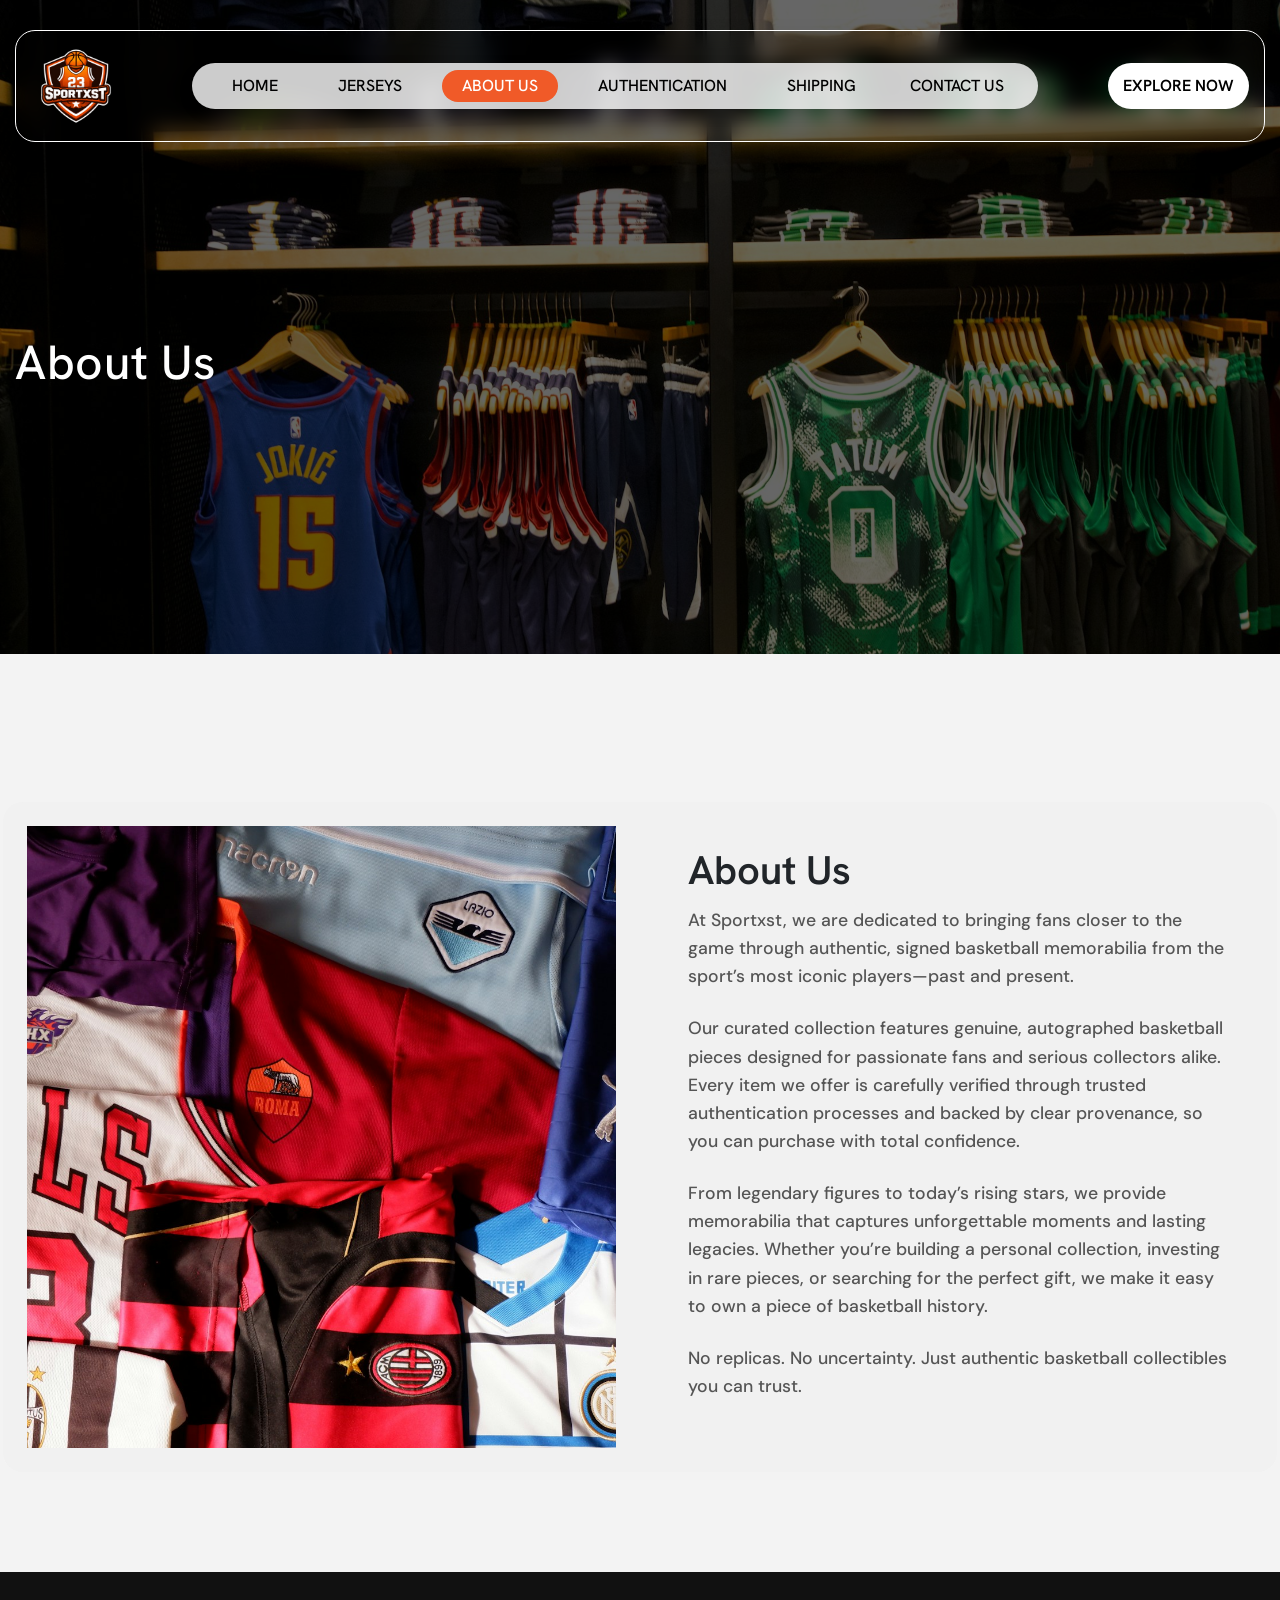
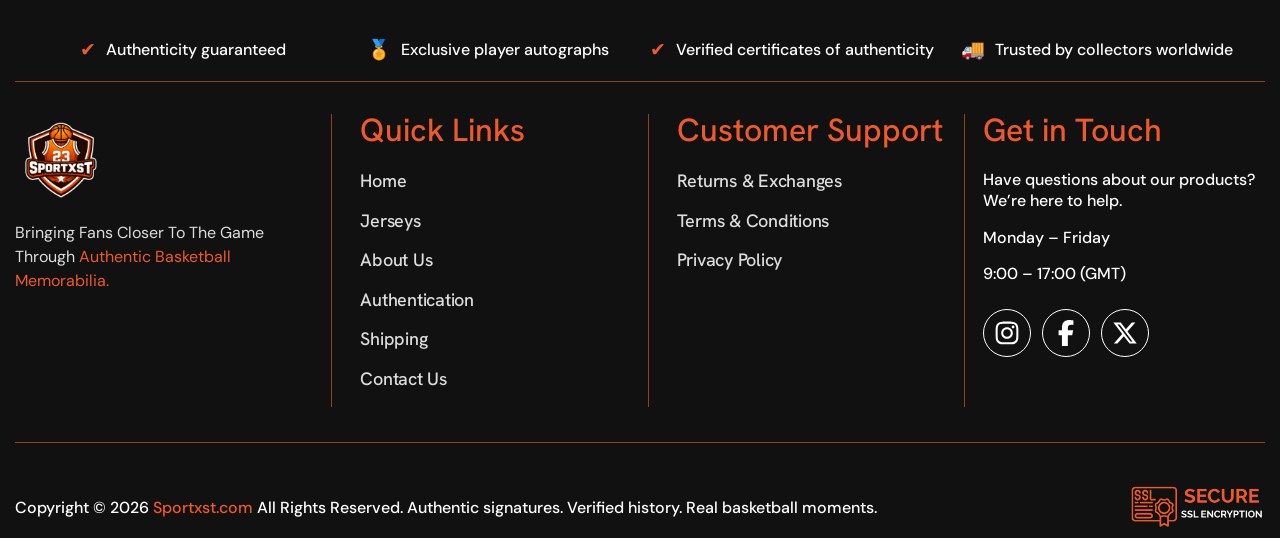
==== about-us.html @ b6743449 "validation fixes" ====
<!DOCTYPE html>
<html lang="en">

<head>
    <meta charset="UTF-8">
    <meta name="viewport" content="width=device-width, initial-scale=1.0">
    <meta name="robots" content="index, follow">
    <meta name="author" content="SportXST">
    <link rel="stylesheet" href="assets/css/bootstrap.css">
    <link rel="stylesheet" href="assets/css/aos.css">
    <link rel="stylesheet" href="assets/css/style.css">
    <link rel="stylesheet" href="assets/css/responsive.css">
    <link rel="shortcut icon" href="assets/images/favicon.ico" type="image/x-icon">
    <title>About US</title>
</head>

<body>

    <!-- Header Start -->
    <header class="header">
        <div class="container">
            <div class=" header-container d-flex align-items-center justify-content-between">
                <a class="d-flex align-items-center gap-2 header_logo" href="./">
                    <img src="assets/images/logo.png" alt="logo" class="img-fluid">
                </a>
                <div class="nav-pill d-none d-lg-flex align-items-center">
                    <a href="./">Home</a>
                    <a href="./jerseys">Jerseys</a>
                    <a href="./about-us" class="active">About Us</a>
                    <a href="./authentication">Authentication</a>
                    <a href="./shipping">Shipping</a>
                    <a class="btn-touch" href="./contact-us">Contact Us</a>
                </div>
                <div class="d-flex align-items-center gap-2">
                    <a class="btn-outline-custom d-none d-lg-block" href="./jerseys">Explore Now</a>
                    <span class="menu-toggle" onclick="openMenu()">☰</span>
                </div>
                <div id="sidebar" class="sidebar">
                    <div class="close-btn" onclick="closeMenu()">✕</div>
                    <a href="./">Home</a>
                    <a href="./jerseys">Jerseys</a>
                    <a href="./about-us" class="active">About Us</a>
                    <a href="./authentication">Authentication</a>
                    <a href="./shipping">Shipping</a>
                    <a class="./btn-touch w-100 mt-3" href="contact-us">Contact Us</a>
                    <a class="./btn-outline-custom w-100 mt-2" href="/jerseys">Explore Now</a>
                </div>
            </div>
        </div>
    </header>
    <!-- Header End -->

    <!-- Banner  Start -->
    <section class="sub_banner" style="background-image: url('assets/images/about_us_banner.jpg');">
        <div class="container">
            <div class="banner_wrap">
                <div class="banner_content">
                    <h1 class="mb-4">
                        About Us
                    </h1>
                </div>
            </div>
        </div>
    </section>
    <!-- Banner  End -->

    <!-- About After Banner Section Start -->
    <section class="about_after_banner py-10 hide">
        <div class="container">
            <div class="featured-products-content">
                <div class="collection-card row mt-5">
                    <div class="col-lg-6 text-center p-4 collection-card-img" data-aos="zoom-in"  data-aos-duration="1200">
                        <img src="assets/images/about_after_banner.jpg" alt="Jersey" class="jersey-img">
                    </div>
                    <div class="col-lg-6 p-4 p-lg-5" data-aos="fade-left"  data-aos-duration="1200">
                        <h3 class="mb-3">
                            About Us
                        </h3>
                        <p class="mb-4">
                            At Sportxst, we are dedicated to bringing fans closer to the game through authentic, signed
                            basketball memorabilia from the sport’s most iconic players—past and present.
                        </p>
                        <p class="mb-4">
                            Our curated collection features genuine, autographed basketball pieces designed for
                            passionate fans and serious collectors alike. Every item we offer is carefully verified
                            through trusted authentication processes and backed by clear provenance, so you can purchase
                            with total confidence.
                        </p>
                        <p class="mb-4">
                            From legendary figures to today’s rising stars, we provide memorabilia that captures
                            unforgettable moments and lasting legacies. Whether you’re building a personal collection,
                            investing in rare pieces, or searching for the perfect gift, we make it easy to own a piece
                            of basketball history.
                        </p>
                        <p class="mb-4">
                            No replicas. No uncertainty. Just authentic basketball collectibles you can trust.
                        </p>
                    </div>
                </div>
            </div>
        </div>
    </section>
    <!-- About After Banner Section End -->

    <!-- Footer Start -->
    <footer class="site-footer pt-5">
        <div class="container">
            <div class="footer-content">
                <div class="footer-features">
                    <div class="feature-item">
                        <span>✔</span>
                        <p>Authenticity guaranteed</p>
                    </div>
                    <div class="feature-item">
                        <span>🏅</span>
                        <p>Exclusive player autographs</p>
                    </div>
                    <div class="feature-item">
                        <span>✔</span>
                        <p>Verified certificates of authenticity</p>
                    </div>
                    <div class="feature-item">
                        <span>🚚</span>
                        <p>Trusted by collectors worldwide</p>
                    </div>
                </div>
                <div class="footer-top">
                    <div class="footer-logo">
                        <a href="./" class="bg_center_contain"></a>
                        <p class="text_theme mt-2 footer_logo_text">
                            Bringing fans closer to the game through <span class="red">authentic basketball memorabilia.</span>
                        </p>
                    </div>
                    <div class="footer-links">
                        <h4>
                            Quick Links
                        </h4>
                        <ul>
                            <li> <a href="./" class="active">Home</a></li>
                            <li><a href="./jerseys">Jerseys</a></li>
                            <li><a href="./about-us">About Us</a></li>
                            <li><a href="./authentication">Authentication</a></li>
                            <li><a href="./shipping">Shipping</a></li>
                            <li><a href="./contact-us">Contact Us</a></li>
                        </ul>
                    </div>
                    <div class="footer-links">
                        <h4>
                            Customer Support
                        </h4>
                        <ul>
                            <li><a href="./returns-policy">Returns & Exchanges</a></li>
                            <li><a href="./terms-conditions">Terms & Conditions </a></li>
                            <li><a href="./privacy-policy">Privacy Policy</a></li>
                        </ul>
                    </div>
                    <div class="footer-contact">
                        <h4>
                            Get in Touch
                        </h4>
                        <p class="mb-3">
                            Have questions about our products? We’re here to help.
                        </p>
                        <p class="mb-3">
                            Monday – Friday
                        </p>
                        <p class="mb-3">
                            9:00 – 17:00 (GMT)
                        </p>

                        <div class="social-icons mt-4">
                            <ul>
                                <li><a href="#"><svg xmlns="http://www.w3.org/2000/svg" viewBox="0 0 448 512">
                                            <path
                                                d="M224.1 141c-63.6 0-114.9 51.3-114.9 114.9s51.3 114.9 114.9 114.9S339 319.5 339 255.9 287.7 141 224.1 141zm0 189.6c-41.1 0-74.7-33.5-74.7-74.7s33.5-74.7 74.7-74.7 74.7 33.5 74.7 74.7-33.6 74.7-74.7 74.7zm146.4-194.3c0 14.9-12 26.8-26.8 26.8-14.9 0-26.8-12-26.8-26.8s12-26.8 26.8-26.8 26.8 12 26.8 26.8zm76.1 27.2c-1.7-35.9-9.9-67.7-36.2-93.9-26.2-26.2-58-34.4-93.9-36.2-37-2.1-147.9-2.1-184.9 0-35.8 1.7-67.6 9.9-93.9 36.1s-34.4 58-36.2 93.9c-2.1 37-2.1 147.9 0 184.9 1.7 35.9 9.9 67.7 36.2 93.9s58 34.4 93.9 36.2c37 2.1 147.9 2.1 184.9 0 35.9-1.7 67.7-9.9 93.9-36.2 26.2-26.2 34.4-58 36.2-93.9 2.1-37 2.1-147.8 0-184.8zM398.8 388c-7.8 19.6-22.9 34.7-42.6 42.6-29.5 11.7-99.5 9-132.1 9s-102.7 2.6-132.1-9c-19.6-7.8-34.7-22.9-42.6-42.6-11.7-29.5-9-99.5-9-132.1s-2.6-102.7 9-132.1c7.8-19.6 22.9-34.7 42.6-42.6 29.5-11.7 99.5-9 132.1-9s102.7-2.6 132.1 9c19.6 7.8 34.7 22.9 42.6 42.6 11.7 29.5 9 99.5 9 132.1s2.7 102.7-9 132.1z">
                                            </path>
                                        </svg></a></li>
                                <li><a href="#"><svg xmlns="http://www.w3.org/2000/svg" viewBox="0 0 320 512">
                                            <path
                                                d="M80 299.3V512H196V299.3h86.5l18-97.8H196V166.9c0-51.7 20.3-71.5 72.7-71.5c16.3 0 29.4 .4 37 1.2V7.9C291.4 4 256.4 0 236.2 0C129.3 0 80 50.5 80 159.4v42.1H14v97.8H80z">
                                            </path>
                                        </svg></a></li>
                                <li><a href="#"><svg xmlns="http://www.w3.org/2000/svg" viewBox="0 0 512 512">
                                            <path
                                                d="M389.2 48h70.6L305.6 224.2 487 464H345L233.7 318.6 106.5 464H35.8L200.7 275.5 26.8 48H172.4L272.9 180.9 389.2 48zM364.4 421.8h39.1L151.1 88h-42L364.4 421.8z">
                                            </path>
                                        </svg></a></li>
                            </ul>
                        </div>
                    </div>
                </div>
                <div class="footer-bottom">
                    <p>Copyright © 2026 <span class="red">Sportxst.com</span> All Rights Reserved. Authentic signatures.
                        Verified history. Real basketball moments.</p>
                    <div class="ssl_logo">
                        <div class="ssl_logo_inner bg-contain" style="background-image: url(assets/images/ssl.png);">
                        </div>
                    </div>
                </div>
            </div>
        </div>
    </footer>
    <!-- Footer End -->

    <div class="loader" id="loader">
        <div class="spinner"></div>
        <div class="loader_img" style="background-image: url(assets/images/logo.png);"></div>
    </div>

    <script src="assets/js/jquery.js"></script>
    <script src="assets/js/aos.js"></script>
    <script src="assets/js/bootstrap.js"></script>
    <script src="assets/js/index.js"></script>
</body>

</html>
---- assets/css/style.css ----
@import url('https://fonts.googleapis.com/css2?family=DM+Sans:ital,opsz,wght@0,9..40,100..1000;1,9..40,100..1000&display=swap');

@import url('https://fonts.googleapis.com/css2?family=Hanken+Grotesk:ital,wght@0,100..900;1,100..900&display=swap');

/* Global CSS Start */
html {
    font-size: 1rem;
}

* {
    padding: 0;
    margin: 0;
    box-sizing: border-box;
}

html {
    scroll-behavior: smooth;
}

body {
    font-family: "DM Sans", sans-serif;
    padding: 0;
    margin: 0;
    word-break: break-word;
    background-color: #f3f3f3;
}

h1,
h2,
h3,
h4,
h5,
h6 {
    font-family: "Hanken Grotesk", sans-serif;
    margin: 0;
    line-height: 1;
}

p {
    line-height: 1.3;
    padding: 0;
    margin: 0;
    font-family: "DM Sans", sans-serif;
    font-weight: 500;
}

ul {
    list-style-type: none;
    margin: 0;
    padding: 0;
}

ul li {
    line-height: 1.2;
    margin-bottom: 0.1875rem;
}

a {
    display: inline-block;
    text-decoration: none;
    font-family: "Hanken Grotesk", sans-serif;
}

button,
textarea,
input {
    font-family: "DM Sans", sans-serif;
}

input {
    font-family: "DM Sans", sans-serif;
}

img {
    max-width: 100%;
    object-fit: cover;
    width: 100%;
}

.container {
    width: 100%;
    max-width: 90rem;
    margin: 0 auto;
    padding: 0 0.9375rem;
}


.py-7 {
    padding: 4.375rem 0;
}

.pt-7 {
    padding-top: 4.375rem;
}

.pb-7 {
    padding-bottom: 4.375rem;
}

.py-10 {
    padding: 6.25rem 0;
}

.pb-10 {
    padding-bottom: 6.25rem;
}

.pt-10 {
    padding-top: 6.25rem;
}

.inline-flex {
    display: inline-flex;
}

.flex {
    display: flex;
}

.flex-column {
    flex-direction: column;
}

.space-between {
    justify-content: space-between;
}

.space-evenly {
    justify-content: space-evenly;
}

.justify-center {
    justify-content: center;
}

.align-center {
    align-items: center;
}

.wrap {
    flex-wrap: wrap;
}

.text-center {
    text-align: center;
}

.text-right {
    text-align: right;
}

.m-0-auto {
    margin: 0 auto
}

.bg-center {
    background-position: center;
}

.bg-cover {
    background-size: cover;
}

.bg-contain {
    background-size: contain;
}

.bg-no-repeat {
    background-repeat: no-repeat;
}

.w-100 {
    width: 100%;
}

.h-100 {
    height: 100%;
}

.align-end {
    align-items: flex-end;
}

.bg-0-0 {
    background-position: 0% 0%;
}

/* Global CSS End */

/* Website Scrollbar CSS  */
::-webkit-scrollbar {
    width: 0.625rem;
}

::-webkit-scrollbar-track {
    background: #fff;
}

::-webkit-scrollbar-thumb {
    background: #f05a28;
    border-radius: 0.625rem;
}

::-webkit-scrollbar-thumb:hover {
    background: #f05a28;
}

/* Website Scrollbar CSS  */

/* Section Heading CSS Start */
.section_heading {
    color: #111;
    font-size: 3rem;
    line-height: 1.2;
}

span.red {
    color: #f05a28;
}

.bg_dark {
    background-color: #111;
}

.text_white {
    color: #fff;
}

.text_theme {
    color: #f05a28;
}

.hide {
    overflow: hidden;
}

/* Section Heading CSS End */

/* Button CSS Start */

/* Button CSS Start */
.butn {
    position: relative;
    z-index: 2;
    vertical-align: middle;
    display: inline-flex;
    border: none;
    text-align: center;
    background-color: #fff;
    color: #111;
    font-size: 1.1rem;
    font-weight: 600;
    text-transform: uppercase;
    line-height: 1.2;
    padding: 0.9375rem 1.875rem;
    overflow: hidden;
    align-items: center;
    border-radius: 1.875rem;
    justify-content: center;
}

.butn.black {
    background-color: #000;
    color: #fff;
}

.butn::after,
.butn::before {
    content: "";
    display: block;
    width: 3.125rem;
    height: 3.125rem;
    transform: translate(-50%, -50%);
    position: absolute;
    border-radius: 50%;
    z-index: -1;
    background-color: #f25f2e;
    transition: 1s ease;
}

.butn.black::after,
.butn.black::before {
    background-color: #f05a28;

}

.butn::before {
    top: -2em;
    left: -2em;
}

.butn::after {
    left: calc(100% + 2em);
    top: calc(100% + 2em);
}

.butn:hover {
    color: #fff;
    box-shadow: none;
}

.butn.black:hover {
    color: #fff;
    box-shadow: none;
}

.butn:hover::after,
.butn:hover::before {
    height: 35.625rem;
    width: 35.625rem;
}

/* Button CSS End*/

/* Header CSS Start */
.header {
    position: fixed;
    top: 0;
    left: 0;
    width: 100%;
    z-index: 1000;
}

.header-container {
    border-radius: 1.25rem;
    padding: 0.625rem 0.9375rem;
    margin: 1.875rem auto;
    box-shadow: 0 0.625rem 1.5625rem rgba(0, 0, 0, 0.1);
    position: relative;
    z-index: 10;
    border: 0.0625rem solid #fff;
    background: transparent;
    backdrop-filter: blur(0.625rem);
}
.header-container.scrolled {
    background: rgba(0, 0, 0, 0.95);
    backdrop-filter: blur(0rem);
    border: 0.0625rem solid #f05a28;
    box-shadow: 0 0.625rem 1.875rem rgba(0,0,0,0.6);
}
.header_logo img {
    max-width: 5.625rem;
}

.logo-box {
    width: 2.1875rem;
    height: 2.1875rem;
    background: white;
    border-radius: 0.5rem;
    display: flex;
    align-items: center;
    justify-content: center;
    font-weight: bold;
}

.nav-pill {
    background: rgba(255, 255, 255, 0.8);
    backdrop-filter: blur(0.5rem);
    border-radius: 3.125rem;
    padding: 0.3125rem 0.625rem;
    box-shadow: 0 0.3125rem 0.9375rem rgba(0, 0, 0, 0.1);
}

.nav-pill a {
    margin: 0 0.625rem;
    text-decoration: none;
    color: #000;
    font-size: 1rem;
    font-family: "Hanken Grotesk", sans-serif;
    text-transform: uppercase;
    font-weight: 500;
    padding: 0.25rem 1.25rem;
    border-radius: 3.125rem;
    transition: all 0.3s ease;
}

.nav-pill a:hover {
    color: #f05a28;
}

.nav-pill a.active {
    background: #f05a28;
    color: #fff;
}

.nav-pill .btn-touch {
    background: transparent;
    color: #000;
    padding: 0.375rem 0.875rem;
    border-radius: 3.125rem;
    font-size: 1rem;
    font-weight: 500;
    text-transform: uppercase;
    transition: all 0.3s ease;
}

.btn-outline-custom {
    border: none;
    border-radius: 3.125rem;
    padding: 0.6875rem 0.9375rem;
    background: #fff;
    color: #000;
    font-weight: 600;
    text-transform: uppercase;
    transition: all 0.3s ease-in-out;
}

.btn-outline-custom:hover {
    background: #f05a28;
    color: #fff;
}

.btn-black {
    background: black;
    color: white;
    border-radius: 3.125rem;
    padding: 0.3125rem 0.9375rem;
    font-size: 0.875rem;
    border: none;
}

/* Hamburger */
.menu-toggle {
    display: none;
    font-size: 1.5rem;
    cursor: pointer;
    color: #fff;
}

/* Sidebar */
.sidebar {
    position: fixed;
    top: 0;
    right: -150%;
    width: 100%;
    height: 100vh;
    background: white;
    padding: 1.25rem;
    transition: 0.3s ease;
    z-index: 2000;
    overflow-y: auto;
}

.sidebar.active {
    right: 0;
}

.sidebar a {
    display: block;
    margin: 0.625rem 0;
    text-decoration: none;
    color: #000;
    font-weight: 500;
    text-transform: uppercase;
    padding: 0.625rem 0.875rem;
    border-radius: 3.125rem;
    transition: all 0.3s ease;
}

.sidebar a:hover {
    color: #f05a28;
    background: rgba(240, 90, 40, 0.08);
}

.sidebar a.active {
    background: #f05a28;
    color: #fff;
}

.close-btn {
    font-size: 1.375rem;
    cursor: pointer;
    text-align: right;
    margin-bottom: 1.25rem;
}

/* Header CSS End */

/* Banner CSS Start */
.hero {
    height: 100vh;
    background: url('https://images.unsplash.com/photo-1546519638-68e109498ffc') center/cover no-repeat;
    position: relative;
    color: white;
    display: flex;
    align-items: center;
    position: relative;
}

.banner_scroll_text {
    position: absolute;
    bottom: 3.125rem;
    left: 50%;
    transform: translateX(-50%);
    background: transparent;
    color: #fff;
    border: none;
    font-family: "Hanken Grotesk", sans-serif;
}

.banner_content p {
    max-width: 50rem;
    line-height: 1.6;
    font-size: 1rem;
}

.hero-content small {
    padding: 0.3125rem 1.25rem;
    background: #f25f2e;
    border-radius: 2.5rem;
}

.hero::before {
    content: "";
    position: absolute;
    top: 0;
    left: 0;
    width: 100%;
    height: 100%;
    background: rgba(0, 0, 0, 0.7);
}

.hero-content {
    position: relative;
    z-index: 2;
    max-width: 36.5rem;
}

.hero-content small {
    padding: 0.3125rem 1.25rem;
    background: #f05a28;
    border-radius: 2.5rem;
    color: #fff;
    font-weight: 500;
    text-transform: uppercase;
}

.hero h1 {
    font-size: 3.5rem;
    font-weight: 700;
    margin: 1.25rem 0;
    line-height: 1.2;
    text-transform: capitalize;
}

.hero h2 {
    text-transform: capitalize;
}

.hero p {
    font-size: 1rem;
    opacity: 0.8;
    margin-bottom: 1.5625rem;
}

.btn-primary-custom {
    background: #f05a28;
    border: none;
    padding: 0.75rem 1.75rem;
    border-radius: 3.125rem;
    font-weight: 600;
    color: white;
    transition: 0.3s;
}

.btn-primary-custom:hover {
    background: #d94e1f;
}

.scroll-text {
    background: transparent;
    border: none;
    font-size: 0.875rem;
    letter-spacing: 0.125rem;
    cursor: pointer;
    margin-top: 2.5rem;
    display: flex;
    align-items: center;
    gap: 0.5rem;
    color: black;
}

/* Arrow animation */
.scroll-text .arrow {
    display: inline-block;
    animation: bounce 1.2s infinite;
    font-size: 1.125rem;
}

/* Keyframes for jump effect */
@keyframes bounce {

    0%,
    100% {
        transform: translateY(0);
    }

    50% {
        transform: translateY(0.5rem);
    }
}


/* Banner CSS End */



/* Marquee Section CSS Start */
.marquee-section {
    display: flex;
    justify-content: center;
    background: #111;
}

.marquee-wrapper {
    max-width: 75rem;
    width: 100%;
    overflow: hidden;
    padding: 0.9375rem 0;

    position: relative;
}

/* Scrolling track */
.marquee {
    display: flex;
    width: max-content;
    animation: scrollMarquee 18s linear infinite;
}

/* Badge style */
.badge {
    background: #f05a28;
    border-radius: 3.125rem;
    padding: 0.625rem 1.125rem;
    margin-right: 0.9375rem;
    font-size: 0.875rem;
    font-weight: 500;
    white-space: nowrap;
    box-shadow: 0 0.3125rem 0.9375rem rgba(0, 0, 0, 0.08);
}


@keyframes scrollMarquee {
    0% {
        transform: translateX(0);
    }

    100% {
        transform: translateX(-50%);
    }
}

/* Marquee Section CSS Start */

/* Featured Section CSS Start */
.featured-products {
    background: #f5f5f5;
}


.collection-card {
    background: #f1f1f1;
    border-radius: 1.25rem;
    overflow: hidden;
}

.collection-card h3 {
    font-weight: 600;
    font-size: 2.5rem;
}
h3.badge_heading {
    font-size: 1.2rem;
}
.collection-card p {
    color: #555;
    font-size: 1.1rem;
    line-height: 1.6;
}


.jersey-img {
    max-height: 28.125rem;
    object-fit: contain;
}

/* Featured Section CSS End */

/* Home Authentication Section CSS Start */

.auth-image img {
    height: 100%;
    object-fit: cover;
}


.auth-content {
    max-width: 37.5rem;
    margin: 0 auto;
}


.section-tag {
    color: #f05a28;
    letter-spacing: 0.125rem;
    font-size: 0.9375rem;
    text-transform: uppercase;
    font-family: "Hanken Grotesk", sans-serif;
    font-weight: 600;
}

.auth-content p {
    color: #ccc;
    line-height: 1.6;
    font-size: 0.9375rem;
}


.auth-list {
    list-style: none;
    padding: 0;
}

.auth-list li {
    position: relative;
    padding-left: 1.875rem;
    margin-bottom: 0.75rem;
    color: #ddd;
    text-align: left;
}


.auth-list li::before {
    content: "✔";
    position: absolute;
    left: 0;
    top: 0;
    color: #f05a28;
    font-weight: bold;
}


.auth-content .btn {
    background: #fff;
    color: #000;
    font-weight: 600;
}

.auth-image {
    height: 100%;
}

/* Home Authentication Section CSS End */

/* Home Built Section CSS Start */

.fan-card {
    border-radius: 1.25rem;
    padding: 1.25rem;
    box-shadow: 0 0.9375rem 2.5rem rgba(0, 0, 0, 0.08);
}



.feature-box {
    background: #fff;
    border-radius: 0.9375rem;
    padding: 0.625rem 1.25rem;
    border: 0.0625rem solid #eee;
    box-shadow: 0 0.3125rem 0.9375rem rgba(0, 0, 0, 0.05);
}

.feature-box ul {
    list-style: none;
    padding: 0;
    margin: 0;
}

.feature-box li {
    margin-bottom: 0.625rem;
    font-size: 1.0625rem;
    color: #333;
    font-weight: 600;
}


.small-img img {
    max-width: 9.375rem;
    border-radius: 0.625rem;
    box-shadow: 0 0.625rem 1.25rem rgba(0, 0, 0, 0.1);
}

.main-img {
    height: 100%;
}

.built-by-section .main-img img {
    border-radius: 1.25rem;
    object-fit: cover;
    box-shadow: 0 1.25rem 3.125rem rgba(0, 0, 0, 0.15);
}

.built-by-section .main-img img {
    max-width: 34.375rem;
}
.fan-content h3 {
    font-size: 1.5rem;
}
/* Home Built Section CSS End */


/* Home Collection CSS Start */
.collector-section {
    min-height: 90vh;
    padding: 5rem 1.25rem;
    background: linear-gradient(rgba(0, 0, 0, 0.75),
            rgba(0, 0, 0, 0.75)),
        url('../images/home_collector_resources.jpg') center/cover no-repeat;
    color: #fff;
}

.badge-custom {
    background: #f05a28;
    color: #fff;
    padding: 0.5rem 1rem;
    font-size: 0.75rem;
    letter-spacing: 0.0625rem;
    border-radius: 3.125rem;
    text-transform: uppercase;
}

.section-description {
    max-width: 40.625rem;
    margin: 0 auto 1.5625rem;
    font-size: 0.9375rem;
    opacity: 0.75;
}

.insights-list {
    list-style: none;
    padding: 0;
    margin: 0 auto;
    max-width: 32.5rem;
    text-align: left;
}

.insights-list li {
    display: flex;
    align-items: center;
    gap: 0.625rem;
    margin-bottom: 0.75rem;
    font-size: 0.9375rem;
    line-height: 1.6;
    justify-content: center;
}

.insights-list li::before {
    content: "";
    width: 0.375rem;
    height: 0.375rem;
    margin-top: 0.5rem;
    background-color: #ff6b00;
    border-radius: 50%;
    flex-shrink: 0;
}

/* Button */
.btn-outline-light {
    border-radius: 1.875rem;
    padding: 0.625rem 1.375rem;
    transition: 0.3s ease;
}

.btn-outline-light:hover {
    background: #ff6b00;
    border-color: #ff6b00;
    color: #fff;
}

.collector-section_content {
    max-width: 56.25rem;
    margin: 0 auto;
    background: transparent;
    backdrop-filter: blur(0.625rem);
    padding: 2.5rem 1.25rem;
    border-radius: 1.875rem;
    box-shadow: #f05a28 0rem 0.4375rem 1.8125rem 0rem;
}

.shiping_section .auth-list li {
    color: #555555;
    font-weight: 600;
}

/* Home Collectiob CSS End */


/* Newsletter CSS Start */
.newsletter-section {
    padding: 6.25rem 0;
    text-align: center;
    background-image: url(../images/newsletter_bg.png);
    background-color: rgba(0, 0, 0, 0.7);
    background-blend-mode: multiply;
}

.newsletter-title {
    font-size: 3rem;
    font-weight: 700;
    margin-bottom: 1.25rem;
}

.newsletter-text {
    font-size: 1.1rem;
    max-width: 43.75rem;
    margin: 0 auto 1.875rem auto;
    line-height: 1.6;
}

.newsletter_content {
    max-width: 50rem;
    margin: 0 auto;
    background-color: transparent;
    backdrop-filter: blur(0.625rem);
    padding: 1.25rem;
    box-shadow: #f05a28 0rem 0.4375rem 1.8125rem 0rem;
    border-radius: 1.25rem;
}

/* Newsletter CSS End */

/* footer start  */
.footer-features {
    display: grid;
    grid-template-columns: repeat(4, 1fr);
    gap: 1rem;
    border-bottom: 0.0625rem solid rgb(240, 90, 40, 60%);
    padding: 1rem 1.5rem;
    margin-bottom: 2rem;
    align-items: center;
    text-align: center;
}

.footer-features .feature-item {
    display: flex;
    align-items: center;
    justify-content: center;
    gap: 0.6rem;
}

.footer-features span {
    color: #f05a28;
    font-size: 1.2rem;
}

.footer-features p {
    margin: 0;
    font-size: 1rem;
    color: #fff;
    font-weight: 500;
}

.site-footer {
    color: #fff;
    background: #111;
}

.footer-logo p {
    font-size: 1rem;
    color: #ffffffdb;
    font-weight: 400;
    margin: 0;
    text-transform: capitalize;
    line-height: 1.5;
}

.footer-logo a {
    background-image: url("../images/logo.png");
    background-size: contain;
    background-repeat: no-repeat;
    width: 15.625rem;
    height: 5.75rem;
}


.footer-top {
    display: grid;
    grid-template-columns: repeat(4, 1fr);
    grid-gap: 0.9375rem;
}

.footer-top h5 {
    font-size: 1.25rem;
    margin-bottom: 1.875rem;
}

.footer-links {
    padding-left: 1.75rem;
    border-left: 0.0625rem solid rgb(240 90 40/60%);
}

.footer-contact {
    padding-left: 1.125rem;
    border-left: 0.0625rem solid rgb(240 90 40/60%);
}

.footer-links li a,
.footer-contact li {
    color: #ffffffdb;
    font-size: 1.125rem;
    font-weight: 500;
    line-height: 1.2;
    letter-spacing: -0.015rem;
    margin-bottom: 0.9375rem;
    transition: all 0.2s linear;
}

.footer-links li a:hover,
.footer-contact li:hover {
    color: #f05a28;
}

.footer-contact li i {
    margin-right: 0.625rem;
}

.footer-bottom {
    display: flex;
    flex-wrap: wrap;
    justify-content: space-between;
    align-items: center;
    border-top: 0.0625rem solid rgb(240 90 40/60%);
    padding-top: 2.1875rem;
    margin-top: 2.1875rem;
}

.footer-bottom p {
    color: #fff;
}

.social-icons ul {
    display: flex;
    flex-wrap: wrap;
    justify-content: space-between;
    max-width: 10.375rem;
}

.social-icons li a {
    width: 3rem;
    height: 3rem;
    border-radius: 50%;
    border: 0.0625rem solid #fff;
    display: inline-flex;
    justify-content: center;
    align-items: center;
    font-size: 1.375rem;
    transition: all 0.2s linear;
    padding: 0.625rem;
}

.social-icons li a:hover {
    transform: translateY(-0.25rem);
    border: 0.0625rem solid #f05a28;
}

.social-icons li a:hover svg {
   fill: #f05a28;
}

.footer-top h4 {
    font-size: 2rem;
    font-weight: 500;
    margin-bottom: 1.5rem;
    color: #f05a28;
}

.ssl_logo {
    height: 3.75rem;
    width: 8.75rem;
}

.ssl_logo_inner {
    height: 100%;
    width: 100%;
}

.social-icons li a svg {
    height: 100%;
    width: 100%;
    fill: #fff;
    transition: all 0.2s linear;
}

.footer-logo h4 {
    font-size: 1.5rem;
    font-weight: 600;
    max-width: 20.625rem;
    line-height: 1.3;
}

/* footer end  */

/* Jersey Page CSS Start */
.sub_banner {
    height: 40.875rem;
    background-color: rgba(0 0 0/60%);
    background-blend-mode: multiply;
    display: flex;
    justify-content: flex-start;
    align-items: center;
    background-position: center;
    background-size: cover;
    background-repeat: no-repeat;
}

.banner_wrap {
    height: 100%;
    margin: 0 auto;
    position: relative;
}

.banner_content h1 {
    font-size: 3rem;
    color: #fff;
    line-height: 1.4;
    max-width: 40.625rem;
    letter-spacing: 0.0313rem;
    text-transform: capitalize;
}

.sub_banner .banner_wrap {
    margin-top: 6rem;
}

.featured_legends {
    padding: 5rem 0;
    color: #fff;
}

.featured_legends {
    background: #0b1220;
    padding: 5rem 0;
    color: #fff;
}



.legends-grid {
    display: grid;
    grid-template-columns: repeat(4, 1fr);
    gap: 1.875rem;
}


.legend-card {
    background: #ffffff;
    border-radius: 1rem;
    overflow: hidden;
    transition: all 0.35s ease;
    border: 0.0625rem solid #e5e7eb;
    position: relative;
}


.legend-img {
    background: #f9fafb;
    padding: 0.75rem;
    overflow: hidden;
    position: relative;
}

.legend-img img {
    width: 100%;
    transition: transform 0.5s ease;
    max-height: 16.875rem;
    object-fit: contain;
}

.legend-content {
    padding: 1.125rem;
}

.legend-content h3 {
    font-size: 1.5rem;
    margin-bottom: 0.375rem;
    color: #111;
    font-weight: 600;
}

.signed-text {
    color: #f05a28;
    font-size: 1rem;
    margin-bottom: 0.625rem;
    font-weight: 600;
    font-family: "Hanken Grotesk", sans-serif;
    text-transform: uppercase;
}

.desc {
    font-size: 1rem;
    color: #111;
    line-height: 1.5;
    margin-bottom: 0.9375rem;
}


.view-btn {
    display: inline-block;
    padding: 0.4375rem 1.125rem;
    font-size: 0.8rem;
    font-weight: 600;
    color: #fff;
    background: #f05a28;
    border-radius: 1.875rem;
    text-decoration: none;
    transition: all 0.3s ease;
}


.legend-card:hover {
    transform: translateY(-0.625rem) scale(1.02);
    box-shadow: 0 1.25rem 2.5rem rgba(0, 0, 0, 0.15);
    /* softer for white */
    border-color: #f05a28;
}

.legend-card::after {
    content: "";
    position: absolute;
    inset: 0;
    border-radius: 1rem;
    opacity: 0;
    transition: 0.3s;
    box-shadow: 0 0 1.25rem rgba(240, 90, 40, 0.25);
}

.legend-card:hover::after {
    opacity: 1;
}

.legend-card .butn {
    padding: 0.625rem 1.875rem;
    font-size: 0.9275rem;
}

.jersey_page_cards {
    display: flex;
    gap: 1.25rem;
    padding: 3.5rem 1rem;
    flex-wrap: wrap;
    justify-content: center;
}

.jersey_page_card {
    background: #111;
    color: #fff;
    width: 30%;
    border-radius: 1.25rem;
    overflow: hidden;
    border: 0.0625rem solid rgba(255, 255, 255, 0.05);
    transition: 0.3s ease;
    padding: 1.25rem;
}

.jersey_page_card:hover {
    transform: translateY(-0.375rem);
    border-color: #f05a28;
}

.jersey_page_card img {
    width: 100%;
    max-height: 18.75rem;
    object-fit: contain;
    min-height: 18.75rem;
    object-position: center;
}

.jersey_page_card_content {
    padding: 1.25rem;
    text-align: left;
}

.jersey_page_accent_bar {
    width: 3.125rem;
    height: 0.25rem;
    background: #f05a28;
    margin-bottom: 0.75rem;
    border-radius: 0.125rem;
}

.jersey_page_card h3 {
    margin: 0 0 0.75rem;
    font-size: 1.625rem;
    line-height: 1.3;
}

.jersey_page_card ul {
    padding-left: 1.125rem;
    margin: 0;
    list-style-type: disc;
}

.jersey_page_card ul li {
    margin-bottom: 0.5rem;
    color: #ccc;
}

.jersey_page_card p {
    margin-top: 0.625rem;
    font-size: 0.875rem;
}

/* Jersey Page CSS End */

/* Contact Page CSS Start */
.signup_form_sec {
    background-repeat: no-repeat;
    background-size: cover;
    background-position: center;
    animation: animateBg 5s linear infinite;
    background-color: rgba(0 0 0/40%);
    background-blend-mode: multiply;
}

@keyframes animateBg {
    100% {
        filter: hue-rotate(360deg);
    }
}

.jersey_contact_wrapper {
    display: flex;
    gap: 2.5rem;
    padding: 2.5rem;
    border-radius: 1.25rem;
    border: 0.0625rem solid rgba(255, 255, 255, 0.05);
    background-color: transparent;
    color: #fff;
    backdrop-filter: blur(0.9375rem);
    border: 0.0625rem solid #fff;
}


.jersey_contact_left {
    flex: 1;
}

.jersey_contact_left h2 {
    margin-bottom: 1.25rem;
}

.jersey_contact_left h4 {
    margin-top: 1.5625rem;
    color: #f05a28;
}

.jersey_contact_left p {
    color: #ddd;
    margin-bottom: 0.625rem;
    line-height: 1.6;
}


.jersey_contact_right {
    flex: 1;
}

.jersey_contact_right h2 {
    margin-bottom: 0.625rem;
}

.jersey_contact_right p {
    margin-bottom: 1.25rem;
    color: #ccc;
}


.jersey_form_group {
    margin-bottom: 0.9375rem;
}

.jersey_form_group label {
    display: block;
    margin-bottom: 0.375rem;
    font-size: 1rem;
    color: #d94e1f;
    font-family: "Hanken Grotesk", sans-serif;
    font-weight: 600;
}

.jersey_form_group input, .jersey_form_group textarea {
    width: 100%;
    padding: 0.75rem;
    border-radius: 0.625rem;
    border: 0.0625rem solid #f05a288c;
    background: rgba(0, 0, 0, 0.4);
    color: #fff;
    outline: none;
}

.jersey_form_group input::placeholder,
.jersey_form_group textarea::placeholder {
    color: #fff;
}

.jersey_form_group textarea {
    height: 7.5rem;
    resize: none;
}


.jersey_submit_btn {
    width: 100%;
    padding: 0.875rem;
    border: none;
    border-radius: 0.625rem;
    background: #f05a28;
    color: #fff;
    font-weight: bold;
    cursor: pointer;
    transition: 0.3s ease;
}

.jersey_submit_btn:hover {
    background: #ff6a3d;
}

.contact_grp {
    border-bottom: 0.0625rem solid #f05a28;
}


/* About Page CSS Start */
.about_after_banner .jersey-img {
    max-height: 100%;
    object-fit: cover;
    height: 100%;
}

.collection-card.white {
    background: transparent;
}

.collection-card.white p {
    color: #fff;
}

.authentication_cards_sec .jersey_page_cards {
    padding: 0rem;
}

/* About Page CSS End */


/* Shipping Page CSS Start */
.shipping-grid {
    display: grid;
    grid-template-columns: repeat(3, 1fr);
    gap: 1.5625rem;
}

.shipping-card {
    background: #111;
    border-radius: 1rem;
    padding: 1.5625rem 1.25rem;
    position: relative;
    color: rgba(255, 255, 255, 0.75);
    line-height: 1.6;
    border: 0.0625rem solid rgba(255, 255, 255, 0.05);
    overflow: hidden;
    min-height: 17.8125rem;
    transition:0.4s all ease-in-out
}

.shipping-card:hover {
    transform: translateY(-0.3125rem);
    border-color: rgba(240, 90, 40, 0.4);
}

/* BADGE (top-left) */
.shipping-badge {
    position: absolute;
    top: 0.9375rem;
    left: 0.9375rem;
    width: 2.375rem;
    height: 2.375rem;
    background: #f05a28;
    color: #fff;
    border-radius: 50%;
    display: flex;
    align-items: center;
    justify-content: center;
    font-weight: bold;
    animation: badgeBreathe 2s ease-in-out infinite;
    transform-origin: center;
}

/* BREATHING KEYFRAME */
@keyframes badgeBreathe {
    0%, 100% {
      transform: scale(1);
      box-shadow: 0 0 0 rgba(240,90,40,0.0);
    }
    50% {
      transform: scale(1.08);
      box-shadow: 0 0.375rem 1.125rem #f05a28;
    }
  }

.shipping-content {
    margin-top: 2.5rem;
}

.shipping-title {
    margin: 0 0 0.625rem;
    color: #f05a28;
    font-size: 1.5rem;
    margin-top: 3.5rem;
}

.shipping-text {
    margin: 0;
    font-size: 0.875rem;
}

.shipping-list {
    padding-left: 1.125rem;
    margin: 0.625rem 0;
}

.shipping-list li {
    margin-bottom: 0.3125rem;
}

.shipping-highlight {
    margin-top: 0.625rem;
    font-weight: bold;
    color: rgba(255, 255, 255, 0.9);
}

/* Shipping Page CSS End */

/* Privacy Pages CSS Start */
.last-update {
    padding: 2.5rem 0;
  }
  
  
  .last-update-content:not(:last-child) {
    margin-bottom: 1.875rem;
  }
  
  .last-update-content p {
    font-size: 1rem;
    font-weight: 400;
    line-height: 1.75rem;
    color: #fff;
    margin-bottom: 0;
  }
  
  .last-update-content h4 {
    color: #fff;
    font-size: 1.75rem;
    font-weight: bold;
    margin-bottom: .5rem;
    margin-bottom: 0.9375rem;
}
  
  .last-update-content ul li {
    font-size: 1rem;
    font-weight: 400;
    line-height: 1.75rem;
    color: #fff;
    position: relative;
    padding-bottom: 0.625rem;
    padding-left: 1.25rem;
  }
  
  .last-update-content ul li::before {
    content: '';
    width: 0.5rem;
    height: 0.5rem;
    background-color: #eb592a;
    position: absolute;
    left: 0;
    top: 0.625rem;
    border-radius: 50%;
  }
  
  .last-update-content-wrap {
    background: #141719;
    padding: 1.875rem;
    border-radius: 0.75rem;
    margin-top: -7.5rem;
  }
  
  .last-update-content p a {
    color: #eb592a;
  }
  
  .last-update-content p a:hover {
    color: #fff;
  }  
/* Privacy Pages CSS Start */

/* Loader CSS Start */
.loader {
    position: fixed;
    top: 0;
    left: 0;
    width: 100%;
    height: 100%;
    background: #111;
    display: flex;
    justify-content: center;
    align-items: center;
    flex-direction: column;
    z-index: 9999;
}

.spinner {
    border: 8px solid #fff;
    border-top: 8px solid #d94e1f;
    border-radius: 50%;
    width: 50px;
    height: 50px;
    animation: spin 1s linear infinite;
}


@keyframes spin {
    0% {
        transform: rotate(0deg);
    }

    100% {
        transform: rotate(360deg);
    }
}


.content {
    display: block;
    text-align: center;
    padding: 20px;
}

.loader_img {
    margin-top: 2.125rem;
    width: 10rem;
    height: 3.5rem;
    background-position: center;
    background-repeat: no-repeat;
    background-size: contain;
}

/* Loader CSS End*/
---- assets/css/responsive.css ----
@media screen and (max-width:1199px) {

    html {
        font-size: 0.9375rem;
    }

    .legends-grid {
        grid-template-columns: repeat(3, 1fr);
    }

    .collection-card h3 {
        font-size: 2rem;
    }

    .nav-pill a {
        font-size: 0.9375rem;
        padding: 0.25rem 1rem;
    }

    .nav-pill .btn-touch {
        padding: 0.375rem 0.625rem;
        font-size: 0.9375rem;
    }
    .butn {
        padding: 0.9375rem 1.25rem;
    }
}

@media screen and (max-width:1024px) {
    .hero-content {
        max-width: 30.5rem;
    }
}


@media (max-width: 991px) {
    .nav-pill {
        display: none !important;
    }
    .hero h2 {
        font-size: 1.5rem;
    }
    .menu-toggle {
        display: block;
    }

    .auth-content {
        padding: 1.875rem 1.25rem;
    }

    .fan-card {
        text-align: center;
    }

    .small-img img {
        margin: 0 auto;
    }

    .small-img img {
        max-width: 15.625rem;
    }

    .auth-content {
        max-width: 100%;
    }

    .collection-card {
        text-align: center;
    }

    .built-by-section .main-img img {
        max-width: 31.25rem;
    }

    .footer-top {
        grid-template-columns: 1fr 1fr;
        grid-template-areas:
            "logo logo"
            "links contact";

    }

    .footer-links,
    .footer-contact {
        border-left: none;
    }

    .footer-features {
        grid-template-columns: repeat(2, 1fr);
        text-align: left;
    }

    .legends-grid {
        grid-template-columns: repeat(2, 1fr);
    }

    .shipping-grid {
        grid-template-columns: repeat(2, 1fr);
    }

    .hero h1 {
        font-size: 2.5rem;
    }

    .butn {
        font-size: 1rem;
        padding: 0.9375rem 1.25rem;
    }

    .section_heading {
        font-size: 2.5rem;
    }

    .auth-list {
        max-width: 290px;
        margin: 0 auto;
    }

    .py-10 {
        padding: 3.25rem 0;
    }
    .jersey_page_card {
        width: 47%;
    }
}

@media (max-width: 767px) {
    html {
        font-size: 0.875rem;
    }

    .hero-content {
        margin-left: 5%;
        margin-right: 5%;
        margin-top: 7rem;
    }

    .hero h1 {
        font-size: 2.2rem;
    }

    .small-img img {
        max-width: 60%;
    }

    .footer-links,
    .footer-contact {
        padding-left: 0;
        border-left: none;
    }

    .footer-bottom {
        flex-direction: column;
        gap: 1.25rem;
        text-align: center;
    }

    .jersey_contact_wrapper {
        flex-direction: column;
    }

    .jersey_contact_wrapper {
        flex-direction: column-reverse;
    }

    .jersey_page_cards {
        padding: 3.5rem 0;
    }

    .hero {
        height: 80vh;
    }

    .collection-card h3 {
        font-size: 2rem;
    }

    .hero-content {
        max-width: 26.5rem;
    }
    .banner_content h1 {
        font-size: 2.5rem;
    }
    .collection-card.mt-5 {
        margin-top: 0 !important;
    }
    .featured_legends {
         padding: 4rem 0;
    }
    .jersey_page_card {
        width: 100%;
    }
}

@media screen and (max-width:575px) {
    .sub_banner {
        height: 35.875rem;
    }
    .section_heading {
        font-size: 2rem;
    }
    .jersey_page_card h3 {
        font-size: 1.5rem;
      }
    .footer-top {
        grid-template-columns: 1fr;
        grid-template-areas:
            "logo"
            "links"
            "contact";
    }

    .footer-logo a {
        width: 12.75rem;
    }

    .legends-grid {
        grid-template-columns: 1fr;
    }

    .footer-links,
    .footer-contact {
        border-top: 0.0625rem solid rgb(192 147 66/30%);
        padding-top: 1.25rem;
    }

    .footer-features {
        grid-template-columns: 1fr;
        text-align: left;
    }

    .footer-features .feature-item {
        justify-content: flex-start;
    }

    .shipping-grid {
        grid-template-columns: 1fr;
    }

    .last-update-content h4 {
        font-size: 1.625rem;
    }



    .hero h1 {
        font-size: 2rem;
    }

    .collection-card h3 {
        font-size: 1.8rem;
    }

    .p-5 {
        padding: 2rem !important;
    }

    .p-4 {
        padding: 1rem !important;
    }

    .header_logo img {
        max-width: 4.625rem;
    }

    .collector-section {
        min-height: 80vh;
    }

    .banner_scroll_text {
        bottom: 2.125rem;
    }

    .footer-top h5 {
        font-size: 1.1rem;
    }

    .newsletter-text {
        font-size: 1rem;
    }

    .marquee-wrapper {
        padding: 1.9375rem 0;
    }
    .newsletter-section {
        padding: 4.25rem 0;
    }
    .shipping-title {
        font-size: 1.5rem;
    }
}

@media screen and (max-width:480px) {

    .py-7 {
        padding: 3.375rem 0;
    }

    .py-10 {
        padding: 3.25rem 0;
    }

    .footer-logo a {
        width: 11.75rem;
    }

    .last-update-content h4 {
        font-size: 1.375rem;
    }

    .butn {
        font-size: 1rem;
        padding: 0.9375rem 1.25rem;
    }

    .footer-bottom p {
        font-size: 0.8rem;
    }

    .footer-top h4 {
        font-size: 1.6rem;
    }

    .hero-content {
        max-width: 23.5rem;
    }
    .banner_content h1 {
        font-size: 2rem;
    }
}
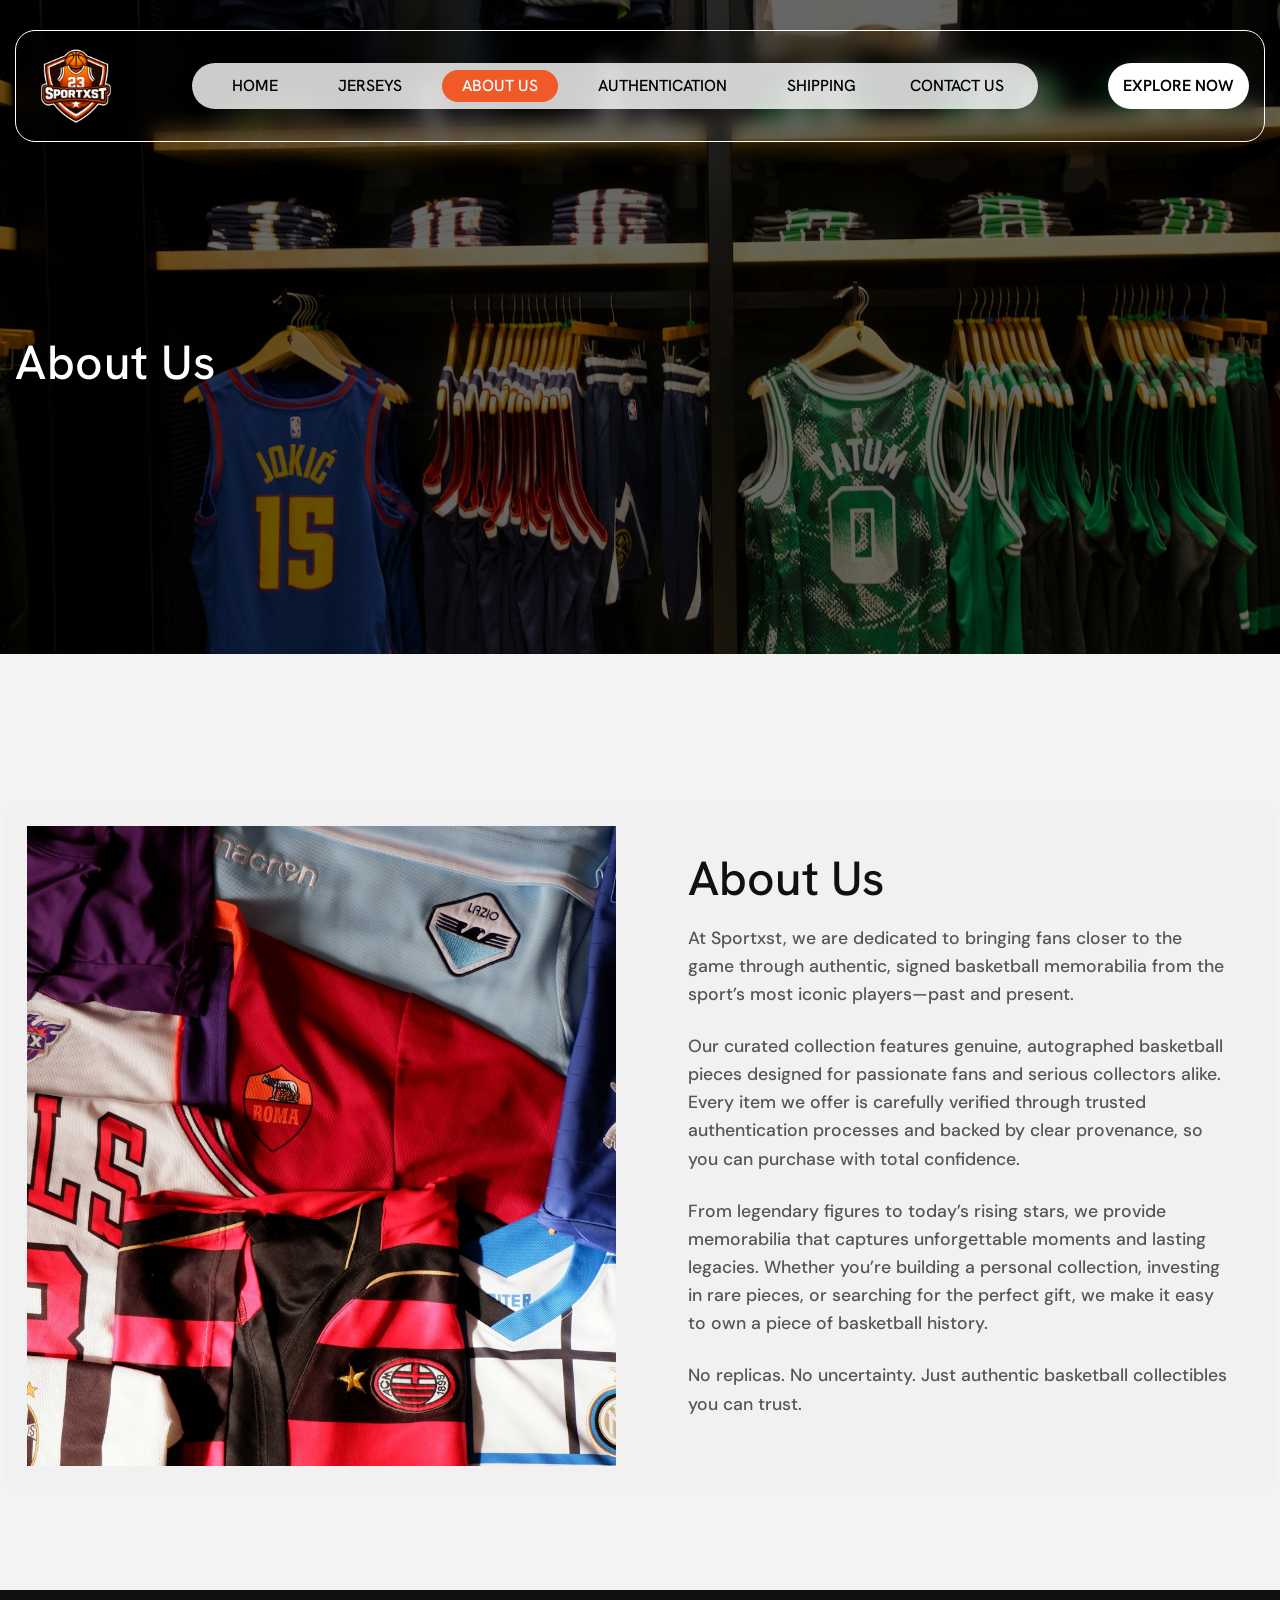
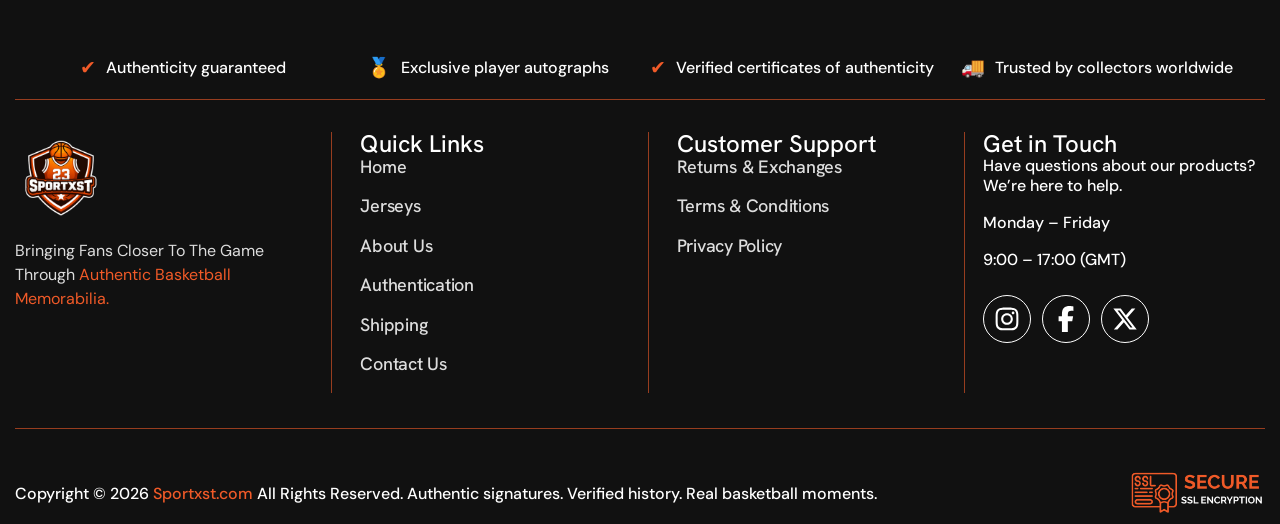
==== commit 86b42724: "validations" ====
--- a/about-us.html
+++ b/about-us.html
@@ -73,9 +73,9 @@
                         <img src="assets/images/about_after_banner.jpg" alt="Jersey" class="jersey-img">
                     </div>
                     <div class="col-lg-6 p-4 p-lg-5" data-aos="fade-left"  data-aos-duration="1200">
-                        <h3 class="mb-3">
+                        <h2 class="mb-3 section_heading">
                             About Us
-                        </h3>
+                        </h2>
                         <p class="mb-4">
                             At Sportxst, we are dedicated to bringing fans closer to the game through authentic, signed
                             basketball memorabilia from the sport’s most iconic players—past and present.
@@ -204,7 +204,7 @@
 
     <div class="loader" id="loader">
         <div class="spinner"></div>
-        <div class="loader_img" style="background-image: url(assets/images/logo.png);"></div>
+        <div class="loader_img"  style="background-image: url(assets/images/logo.png);"></div>
     </div>
 
     <script src="assets/js/jquery.js"></script>
--- a/assets/css/style.css
+++ b/assets/css/style.css
@@ -1067,7 +1067,7 @@
    fill: #f05a28;
 }
 
-.footer-top h4 {
+.footer-top h3 {
     font-size: 2rem;
     font-weight: 500;
     margin-bottom: 1.5rem;
--- a/assets/css/responsive.css
+++ b/assets/css/responsive.css
@@ -317,7 +317,7 @@
         font-size: 0.8rem;
     }
 
-    .footer-top h4 {
+    .footer-top h3 {
         font-size: 1.6rem;
     }
 
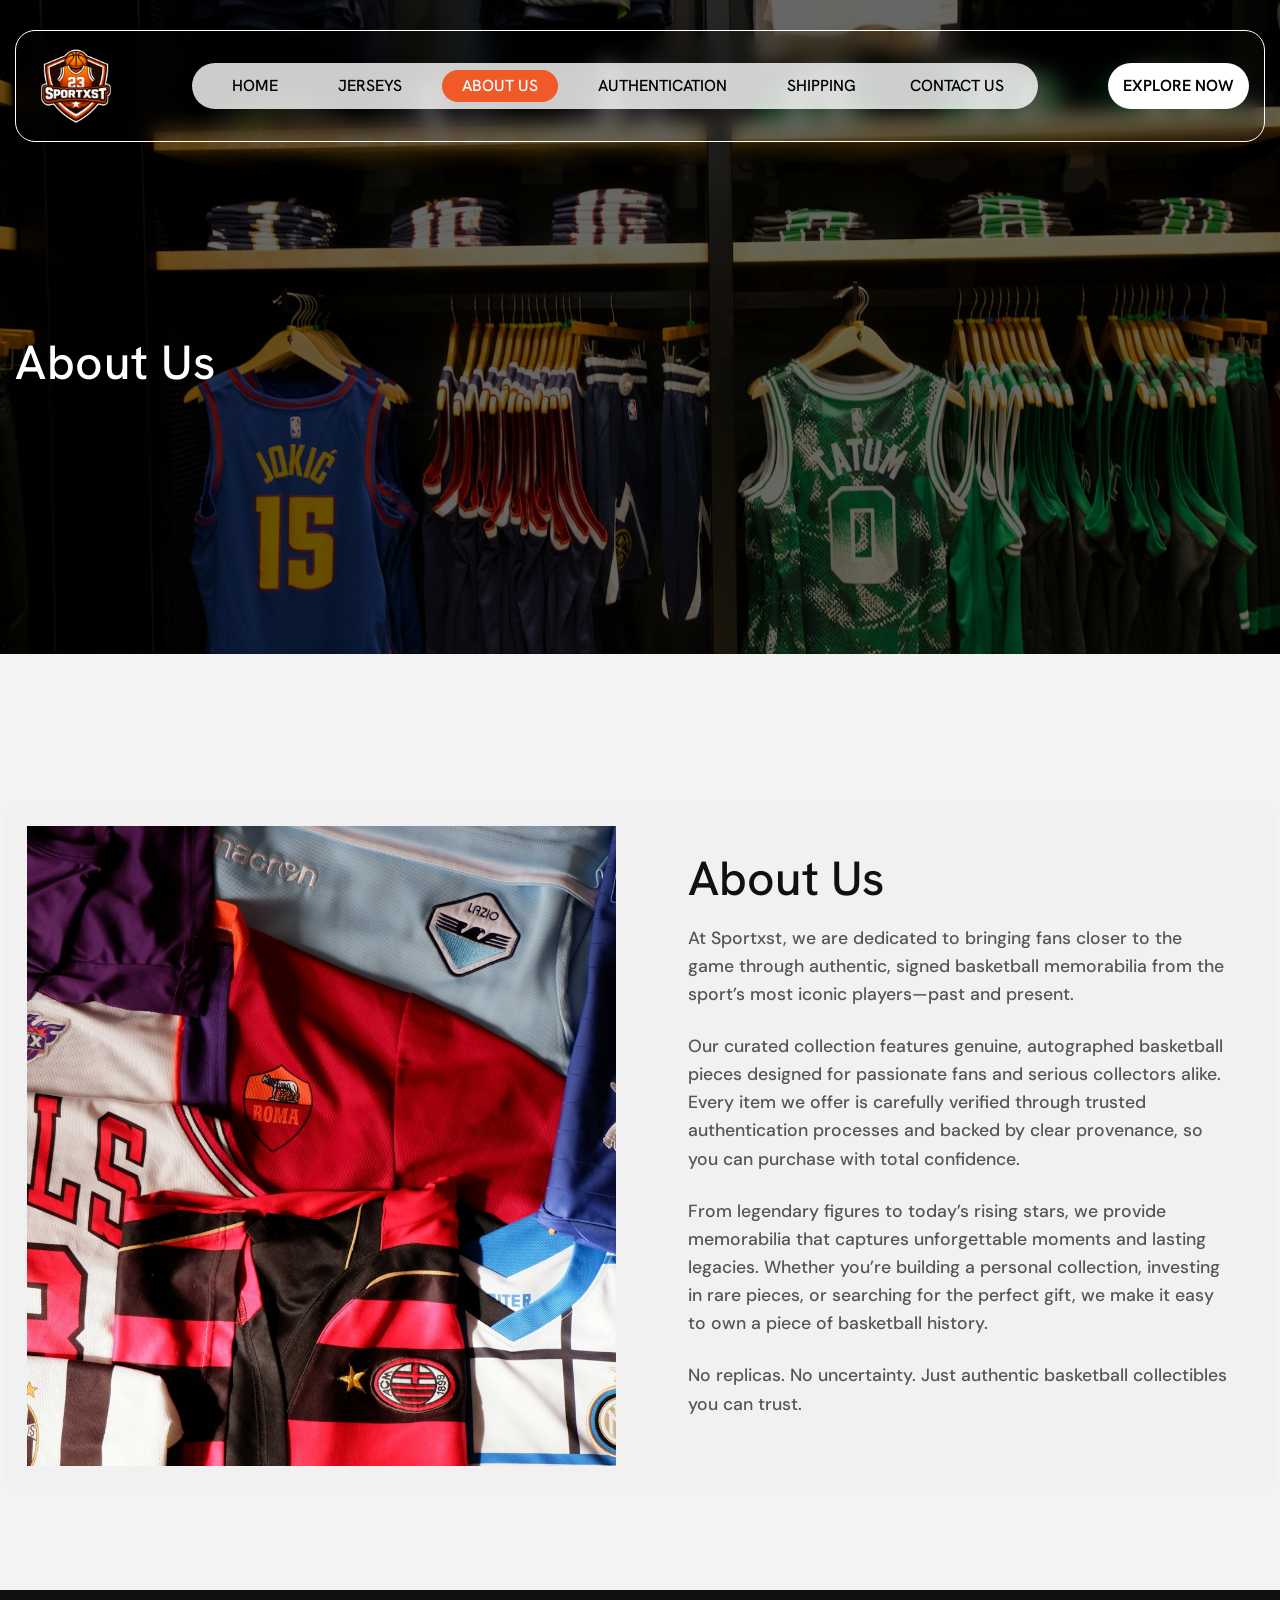
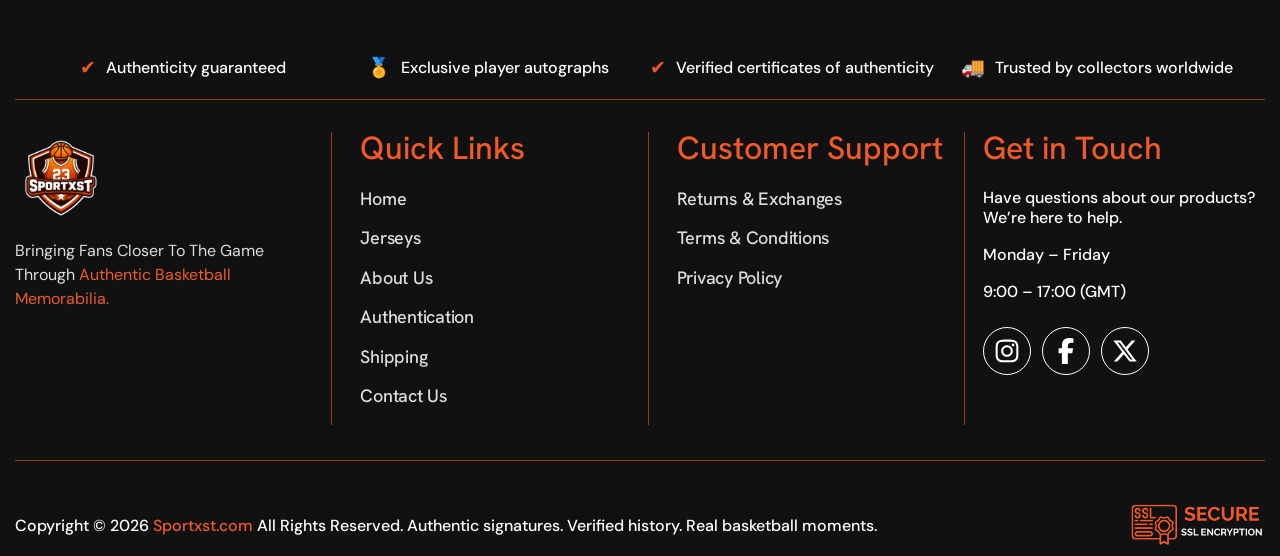
==== commit 1a38bb2c: "validations fixes" ====
--- a/about-us.html
+++ b/about-us.html
@@ -132,9 +132,9 @@
                         </p>
                     </div>
                     <div class="footer-links">
-                        <h4>
+                        <h3>
                             Quick Links
-                        </h4>
+                        </h3>
                         <ul>
                             <li> <a href="./" class="active">Home</a></li>
                             <li><a href="./jerseys">Jerseys</a></li>
@@ -145,9 +145,9 @@
                         </ul>
                     </div>
                     <div class="footer-links">
-                        <h4>
+                        <h3>
                             Customer Support
-                        </h4>
+                        </h3>
                         <ul>
                             <li><a href="./returns-policy">Returns & Exchanges</a></li>
                             <li><a href="./terms-conditions">Terms & Conditions </a></li>
@@ -155,9 +155,9 @@
                         </ul>
                     </div>
                     <div class="footer-contact">
-                        <h4>
+                        <h3>
                             Get in Touch
-                        </h4>
+                        </h3>
                         <p class="mb-3">
                             Have questions about our products? We’re here to help.
                         </p>
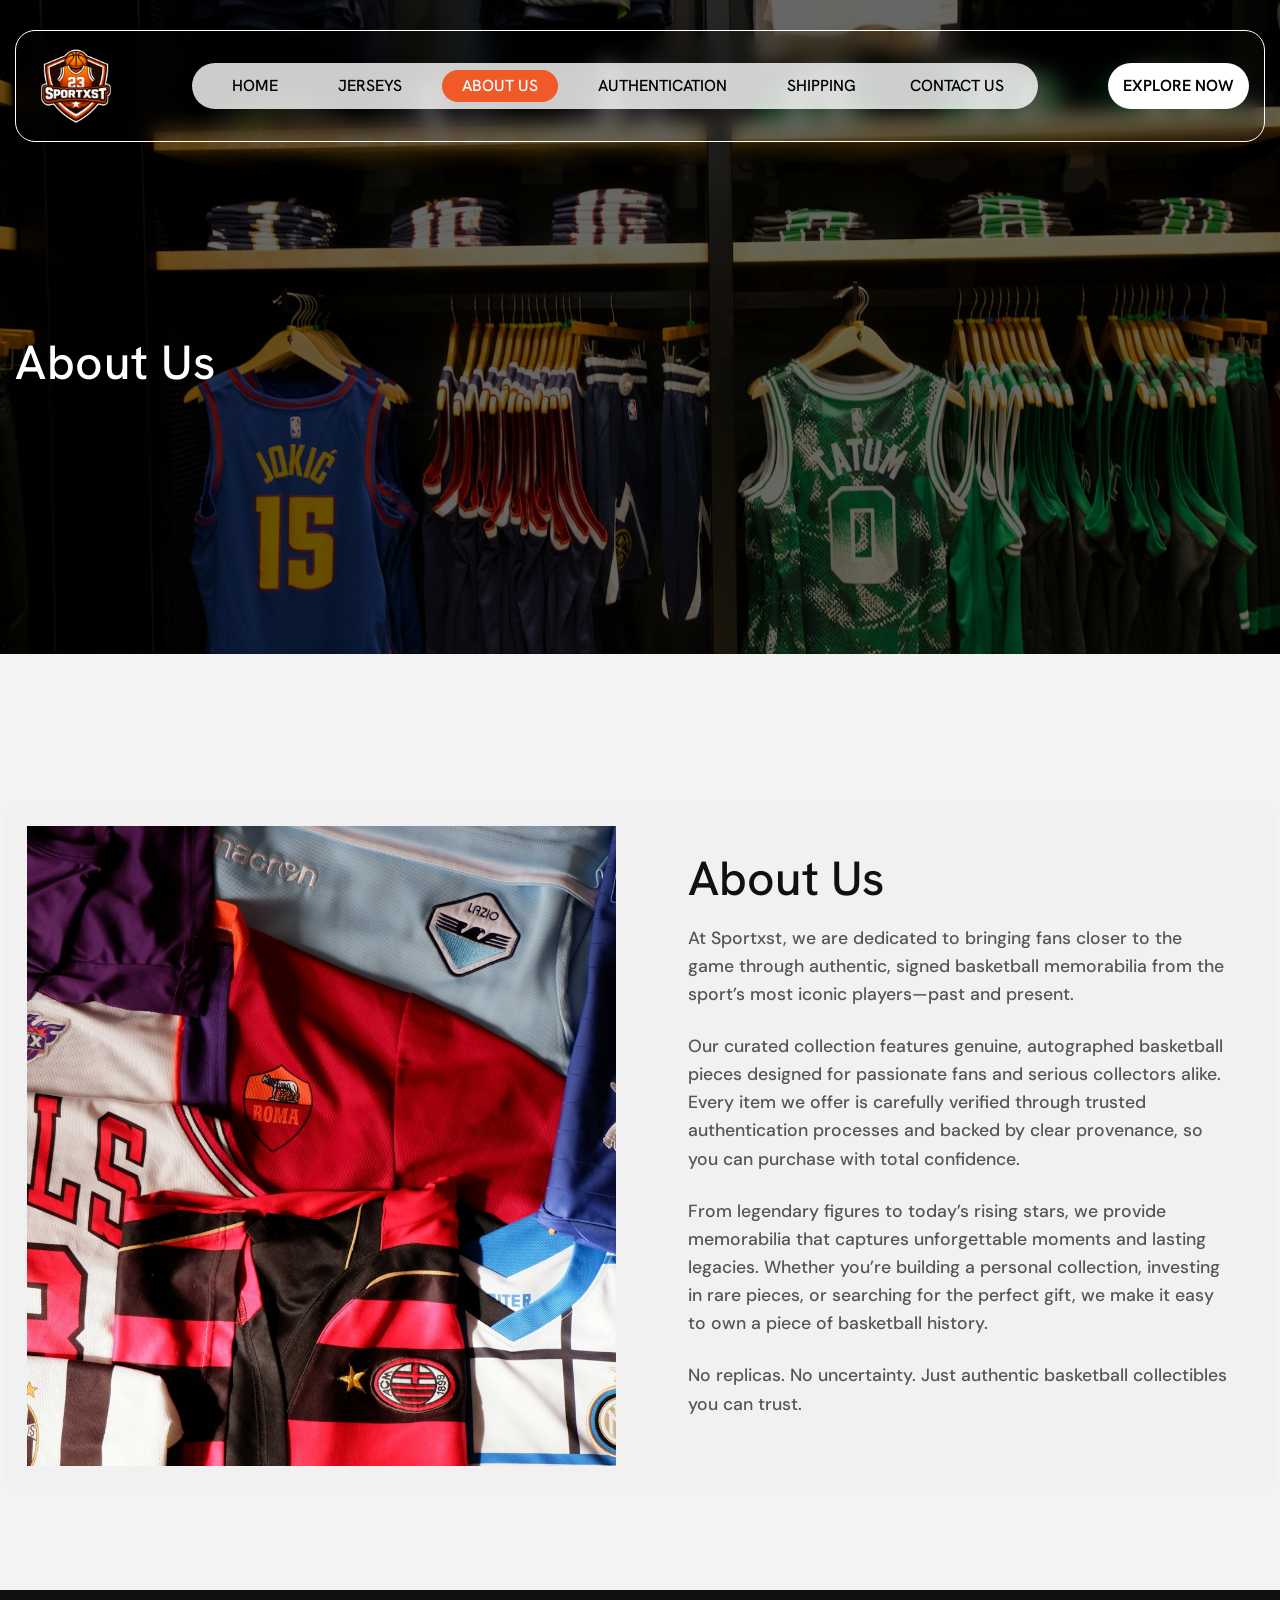
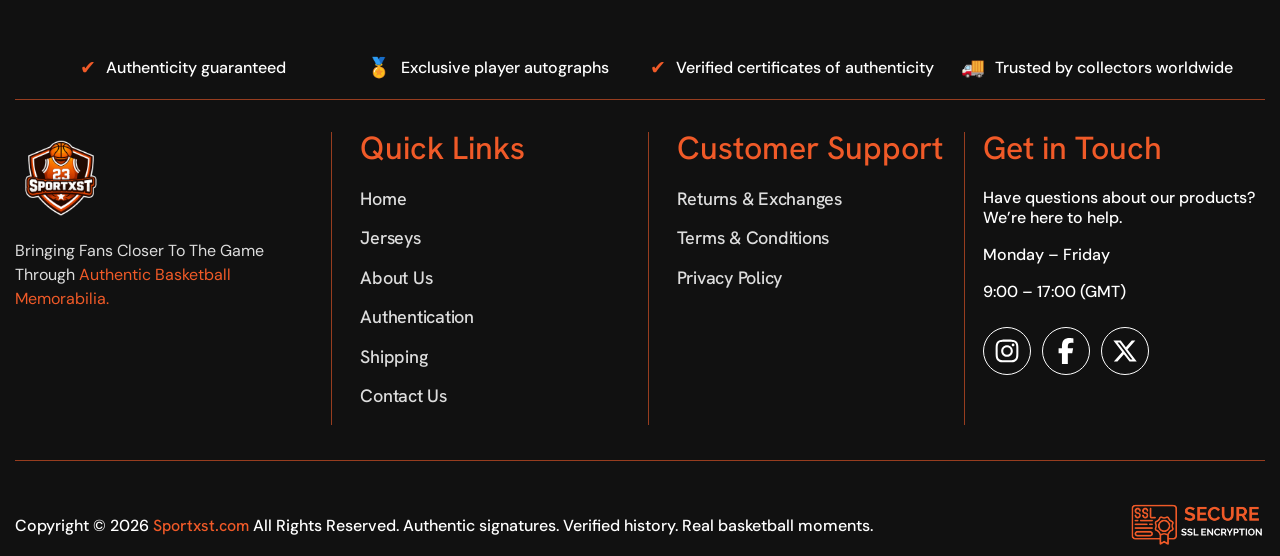
==== commit 51818406: "testing points" ====
--- a/about-us.html
+++ b/about-us.html
@@ -190,7 +190,7 @@
                     </div>
                 </div>
                 <div class="footer-bottom">
-                    <p>Copyright © 2026 <span class="red">Sportxst.com</span> All Rights Reserved. Authentic signatures.
+                    <p>Copyright © 2026 <a class="text_theme" href="./">Sportxst.com</a> All Rights Reserved. Authentic signatures.
                         Verified history. Real basketball moments.</p>
                     <div class="ssl_logo">
                         <div class="ssl_logo_inner bg-contain" style="background-image: url(assets/images/ssl.png);">
@@ -202,9 +202,9 @@
     </footer>
     <!-- Footer End -->
 
-    <div class="loader" id="loader">
+    <div class="loader" id="loader">       
+        <div class="loader_img"  style="background-image: url(assets/images/logo.png);"></div>
         <div class="spinner"></div>
-        <div class="loader_img"  style="background-image: url(assets/images/logo.png);"></div>
     </div>
 
     <script src="assets/js/jquery.js"></script>
--- a/assets/css/style.css
+++ b/assets/css/style.css
@@ -1340,6 +1340,22 @@
     border: 0.0625rem solid #fff;
 }
 
+.error {
+    color: red;
+    font-size: 0.8rem;
+    display: block;
+    margin-top: 4px;
+}
+
+
+.input-error {
+    border-color: red !important;
+}
+
+
+.input-success {
+    border-color: green;
+}
 
 .jersey_contact_left {
     flex: 1;
@@ -1349,9 +1365,10 @@
     margin-bottom: 1.25rem;
 }
 
-.jersey_contact_left h4 {
+.jersey_contact_left h3 {
     margin-top: 1.5625rem;
     color: #f05a28;
+    margin-bottom: 1rem;
 }
 
 .jersey_contact_left p {
@@ -1558,7 +1575,7 @@
     margin-bottom: 0;
   }
   
-  .last-update-content h4 {
+  .last-update-content h4, .last-update-content h2 {
     color: #fff;
     font-size: 1.75rem;
     font-weight: bold;
@@ -1654,4 +1671,107 @@
     background-size: contain;
 }
 
-/* Loader CSS End*/+/* Loader CSS End*/
+
+
+/* Cookies CSS Start */
+.cookie-alert {
+    position: fixed;
+    bottom: 15px;
+    right: 15px;
+    width: 320px;
+    margin: 0 !important;
+    z-index: 999;
+    opacity: 0;
+    transform: translateY(100%);
+    transition: all 500ms ease-out;
+    border:3px solid #eb592a;
+    border-radius: 1.875rem;
+  }
+  
+  .cookie-alert.show {
+    opacity: 1;
+    transform: translateY(0%);
+    transition-delay: 1000ms;
+  }
+  .cookie-alert .card-title {
+    font-size: 1.5rem;
+    font-family: 'Hanken Grotesk';
+    font-weight: 600;
+    color: #111;
+}
+
+.cookie-alert .card-text {
+    font-size: 0.9375rem;
+    line-height: 1.5;
+    margin-bottom: 1rem;
+    color: #4b5563;
+    font-weight: 600;
+}
+.cookie-alert .card-text a{
+    color: #d94e1f;
+    text-decoration: underline;
+    text-underline-offset: 5px;
+    font-family: "Hanken Grotesk", sans-serif;
+}
+.btn-toolbar .butn {
+    padding: 0.625rem 1.25rem;
+    font-size: 0.9375rem;
+}
+/* Cookies CSS End */
+
+
+.success-popup {
+    position: fixed;
+    bottom: 30px;
+    right: 30px;
+    background: #fff;
+    color: #111;
+    padding: 18px;
+    border-radius: 12px;
+    width: 320px;
+    box-shadow: 0 15px 40px rgba(0,0,0,0.15);
+    opacity: 0;
+    visibility: hidden;
+    transform: translateY(30px);
+    transition: all 0.4s ease;
+    border-left: 5px solid #f05a28;
+}
+
+
+.success-popup.show {
+    opacity: 1;
+    visibility: visible;
+    transform: translateY(0);
+}
+
+
+.popup-inner {
+    display: flex;
+    gap: 12px;
+    align-items: flex-start;
+}
+
+
+.popup-logo img {
+    width: 50px;
+    height: auto;
+}
+
+
+.popup-text h4 {
+    margin: 0;
+    font-size: 1.1rem;
+    color: #111;
+}
+
+.popup-text p {
+    margin: 4px 0;
+    font-size: 0.85rem;
+    color: #444;
+}
+
+.popup-text .sub-text {
+    font-size: 0.8rem;
+    color: #777;
+}
--- a/assets/css/responsive.css
+++ b/assets/css/responsive.css
@@ -237,7 +237,7 @@
         grid-template-columns: 1fr;
     }
 
-    .last-update-content h4 {
+    .last-update-content h4, .last-update-content h2 {
         font-size: 1.625rem;
     }
 
@@ -288,6 +288,32 @@
     .shipping-title {
         font-size: 1.5rem;
     }
+    .success-popup {
+        right: 15px;
+        left: 15px;         
+        bottom: 20px;
+        width: auto;         
+        padding: 14px;
+        border-radius: 10px;
+    }
+
+    .popup-inner {
+        flex-direction: column;  
+        align-items: center;
+        text-align: center;
+    }
+
+    .popup-logo img {
+        width: 40px;       
+    }
+
+    .popup-text h4 {
+        font-size: 1rem;
+    }
+
+    .popup-text p {
+        font-size: 0.8rem;
+    }
 }
 
 @media screen and (max-width:480px) {
@@ -304,7 +330,7 @@
         width: 11.75rem;
     }
 
-    .last-update-content h4 {
+    .last-update-content h4, .last-update-content h2 {
         font-size: 1.375rem;
     }
 
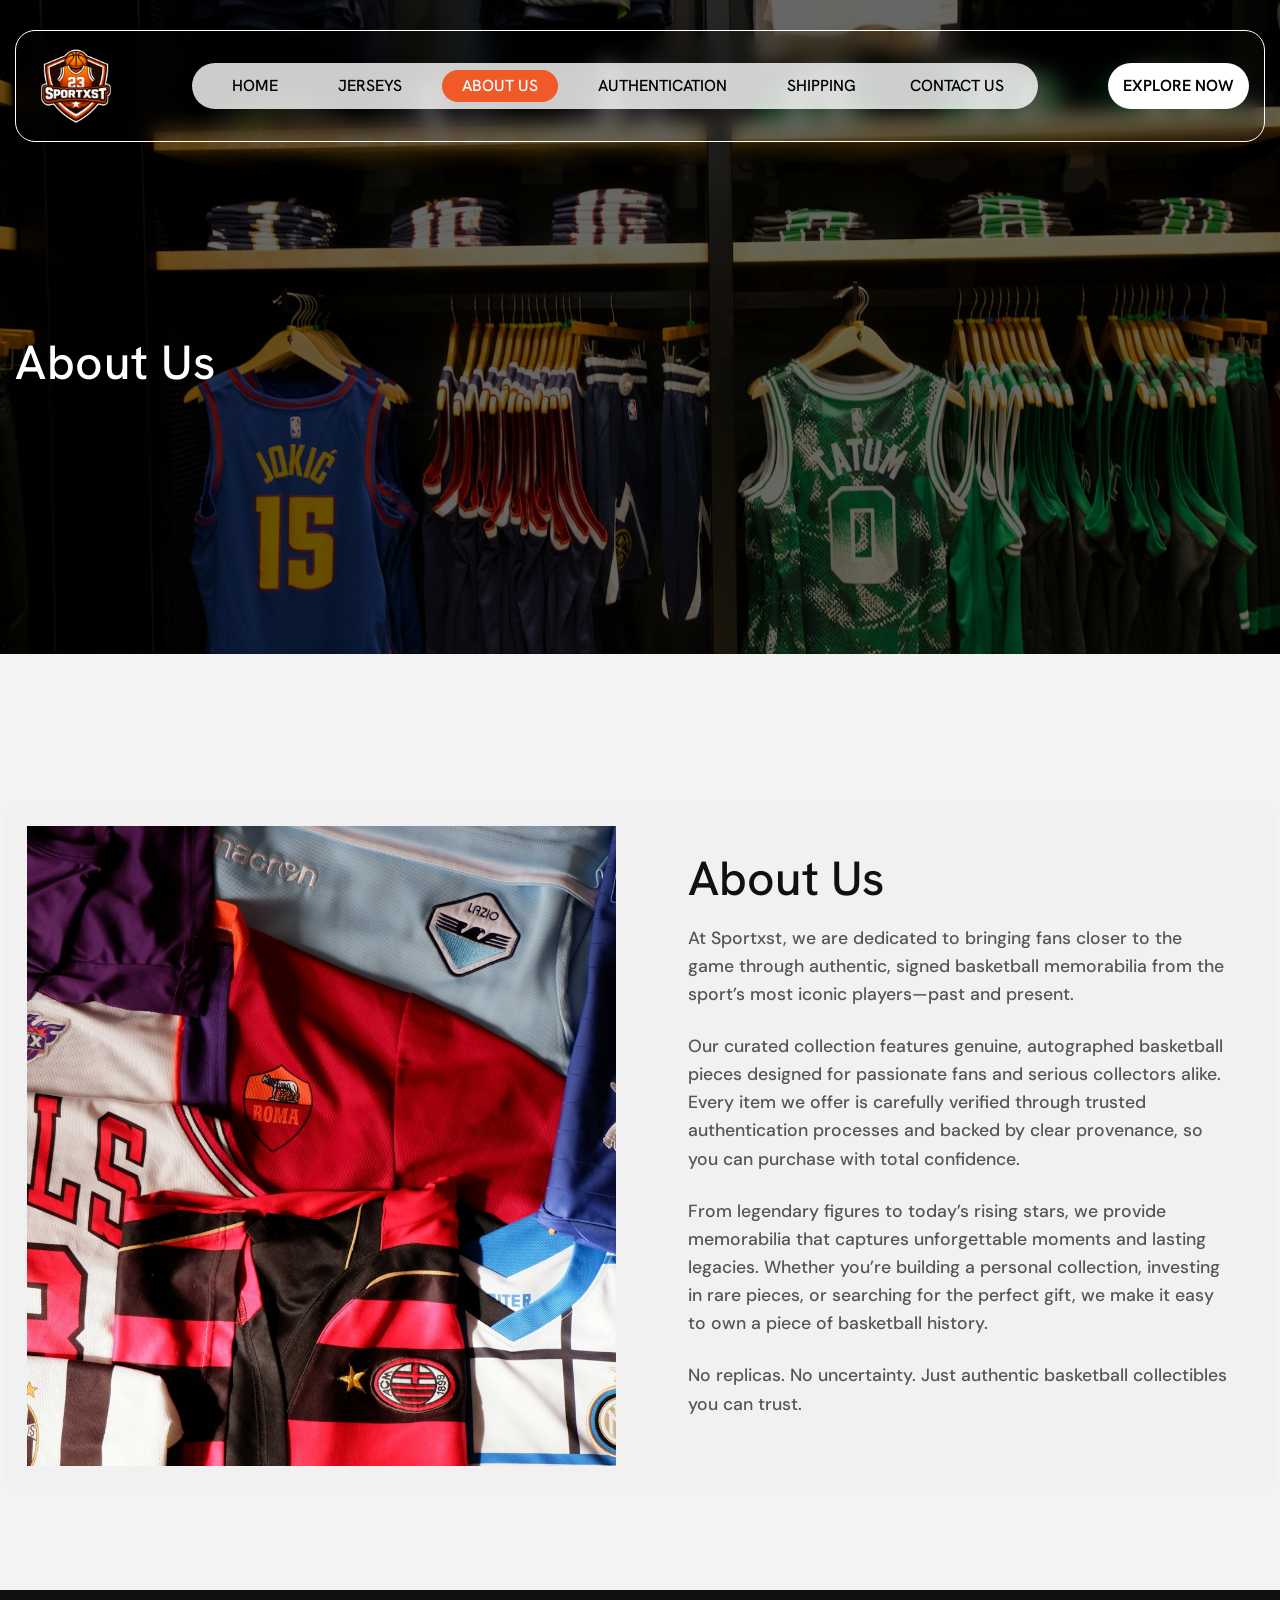
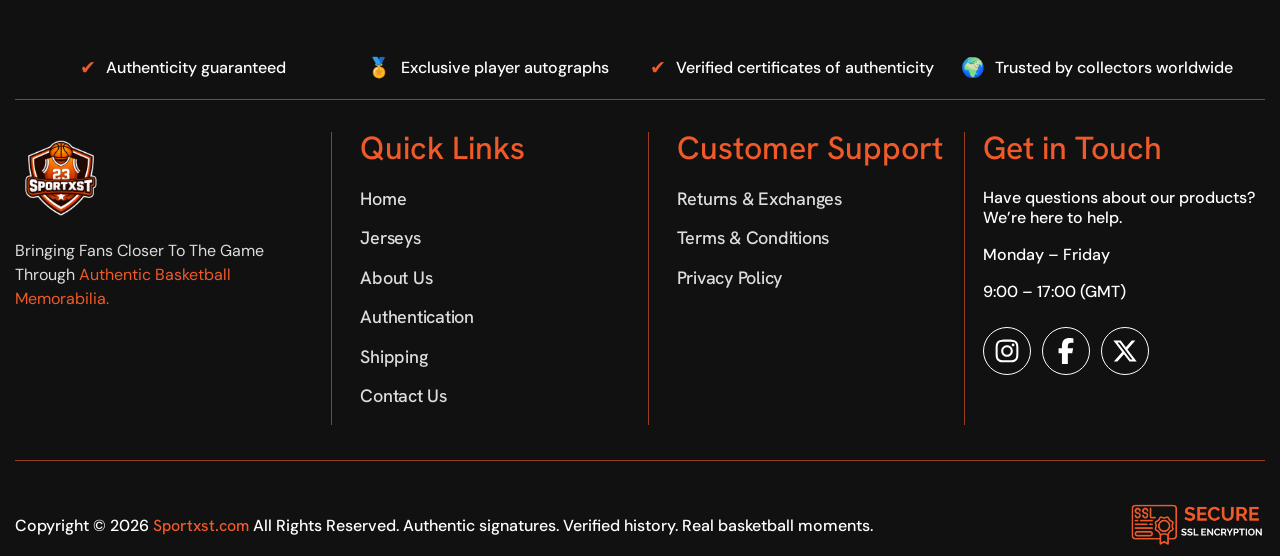
==== commit b29c52f2: "changes" ====
--- a/about-us.html
+++ b/about-us.html
@@ -119,10 +119,10 @@
                         <span>✔</span>
                         <p>Verified certificates of authenticity</p>
                     </div>
-                    <div class="feature-item">
-                        <span>🚚</span>
-                        <p>Trusted by collectors worldwide</p>
-                    </div>
+             <div class="feature-item">
+    <span>🌍</span>
+    <p>Trusted by collectors worldwide</p>
+</div>
                 </div>
                 <div class="footer-top">
                     <div class="footer-logo">
